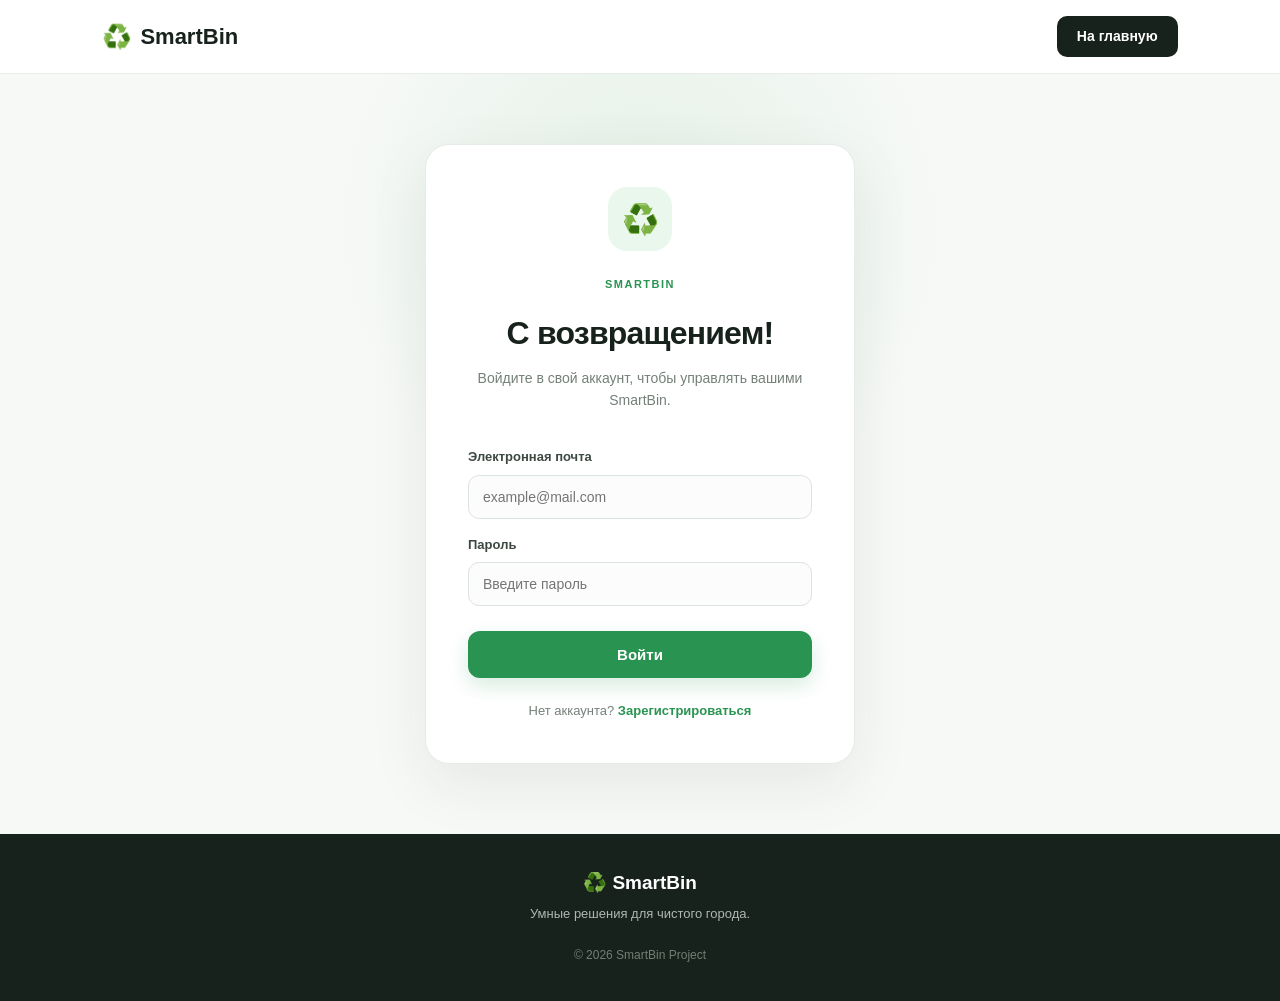
==== login.html @ fc26ec7d "Add files via upload" ====
<!DOCTYPE html>
<html lang="ru">

<head>
    <meta charset="UTF-8">
    <meta name="viewport" content="width=device-width, initial-scale=1.0">

    <title>Вход — SmartBin</title>

    <link rel="stylesheet" href="style.css">
</head>

<body>

    <header>

        <a href="index.html" class="logo">
            <span>♻️</span>
            SmartBin
        </a>

        <a href="index.html" class="login-btn">
            На главную
        </a>

    </header>


    <main class="login-page">

        <div class="login-card">

            <div class="login-icon">
                ♻️
            </div>

            <span class="section-label">
                SMARTBIN
            </span>

            <h1>
                С возвращением!
            </h1>

            <p class="login-description">
                Войдите в свой аккаунт, чтобы управлять
                вашими SmartBin.
            </p>


            <form id="loginForm">

                <label for="email">
                    Электронная почта
                </label>

                <input
                    type="email"
                    id="email"
                    placeholder="example@mail.com"
                    required
                >


                <label for="password">
                    Пароль
                </label>

                <input
                    type="password"
                    id="password"
                    placeholder="Введите пароль"
                    required
                >


                <button
                    type="submit"
                    class="main-btn login-submit">

                    Войти

                </button>

            </form>


            <p class="register-text">
                Нет аккаунта?
                <a href="register.html">
                    Зарегистрироваться
                </a>
            </p>

        </div>

    </main>


    <footer>

        <div class="footer-logo">
            ♻️ SmartBin
        </div>

        <p>
            Умные решения для чистого города.
        </p>

        <span>
            © 2026 SmartBin Project
        </span>

    </footer>


    <script>

        document
            .getElementById("loginForm")
            .addEventListener("submit", function(event) {

                event.preventDefault();

                alert(
                    "Функция входа будет подключена позже."
                );

            });

    </script>

</body>

</html>
---- style.css ----
* {
    margin: 0;
    padding: 0;
    box-sizing: border-box;
}

html {
    scroll-behavior: smooth;
}

body {
    font-family: Arial, Helvetica, sans-serif;
    background: #f7f9f7;
    color: #18221c;
    line-height: 1.5;
}


/* =========================
   HEADER
========================= */

header {
    height: 74px;

    display: flex;
    align-items: center;
    justify-content: space-between;

    padding: 0 8%;

    background: rgba(255, 255, 255, 0.94);

    border-bottom: 1px solid #e8ece9;

    position: sticky;
    top: 0;
    z-index: 100;

    backdrop-filter: blur(12px);
}

.logo {
    display: flex;
    align-items: center;
    gap: 8px;

    color: #18221c;

    text-decoration: none;

    font-size: 22px;
    font-weight: 700;
}

.logo span {
    font-size: 24px;
}

nav {
    display: flex;
    gap: 35px;
}

nav a {
    color: #59645d;

    text-decoration: none;

    font-size: 14px;
    font-weight: 500;

    transition: 0.2s;
}

nav a:hover {
    color: #299452;
}

.login-btn {
    color: white;

    background: #18221c;

    text-decoration: none;

    padding: 10px 20px;

    border-radius: 10px;

    font-size: 14px;
    font-weight: 600;

    transition: 0.2s;
}

.login-btn:hover {
    background: #299452;
}


/* =========================
   HERO
========================= */

.hero {
    min-height: 590px;

    display: flex;
    align-items: center;
    justify-content: space-between;

    gap: 80px;

    padding: 90px 10%;

    background:
        radial-gradient(
            circle at 85% 30%,
            rgba(73, 174, 101, 0.12),
            transparent 32%
        ),
        linear-gradient(
            135deg,
            #edf8ef,
            #ffffff
        );
}

.hero-text {
    max-width: 620px;
}

.small-label {
    display: inline-block;

    color: #2b9250;

    background: #e4f5e8;

    padding: 8px 13px;

    border-radius: 30px;

    font-size: 13px;
    font-weight: 600;

    margin-bottom: 22px;
}

.hero h1 {
    font-size: 62px;

    line-height: 1.02;

    letter-spacing: -2.5px;

    margin-bottom: 25px;
}

.hero h1 span {
    display: block;

    color: #299452;
}

.hero-text > p {
    max-width: 540px;

    color: #667069;

    font-size: 18px;

    line-height: 1.65;

    margin-bottom: 32px;
}


/* =========================
   BUTTON
========================= */

.main-btn {
    border: none;

    background: #299452;
    color: white;

    padding: 15px 23px;

    border-radius: 12px;

    font-size: 15px;
    font-weight: 600;

    cursor: pointer;

    box-shadow:
        0 8px 20px rgba(41, 148, 82, 0.18);

    transition: 0.25s;
}

.main-btn:hover {
    background: #217b43;

    transform: translateY(-3px);

    box-shadow:
        0 12px 25px rgba(41, 148, 82, 0.25);
}

.main-btn:active {
    transform: translateY(0);
}


/* =========================
   HERO CARD
========================= */

.hero-card {
    width: 350px;

    padding: 28px;

    background: white;

    border: 1px solid #e4ebe5;

    border-radius: 25px;

    box-shadow:
        0 25px 60px rgba(24, 34, 28, 0.09);

    transition: 0.3s;
}

.hero-card:hover {
    transform: translateY(-7px);
}

.card-top {
    display: flex;

    align-items: center;
    justify-content: space-between;

    margin-bottom: 18px;
}

.bin-icon {
    width: 60px;
    height: 60px;

    display: flex;
    align-items: center;
    justify-content: center;

    background: #eaf7ed;

    border-radius: 18px;

    font-size: 32px;
}

.online {
    display: flex;
    align-items: center;

    gap: 6px;

    color: #299452;

    font-size: 12px;
    font-weight: 600;
}

.online span {
    width: 7px;
    height: 7px;

    border-radius: 50%;

    background: #35aa60;

    box-shadow:
        0 0 0 4px #e3f5e8;
}

.hero-card h3 {
    font-size: 20px;

    margin-bottom: 4px;
}

.location {
    color: #7a847d;

    font-size: 13px;

    margin-bottom: 25px;
}

.fill-info {
    display: flex;
    justify-content: space-between;

    align-items: center;

    margin-bottom: 9px;

    color: #69736c;

    font-size: 13px;
}

.fill-info strong {
    color: #18221c;

    font-size: 17px;
}

.progress {
    width: 100%;
    height: 11px;

    background: #e8ede9;

    border-radius: 20px;

    overflow: hidden;
}

.progress-fill {
    height: 100%;

    background: #35a85d;

    border-radius: 20px;

    transition: width 0.6s ease;
}

.card-status {
    margin-top: 16px;

    padding: 11px;

    border-radius: 10px;

    background: #eff9f1;

    color: #2a8f4e;

    font-size: 13px;
    font-weight: 600;

    text-align: center;
}


/* =========================
   BIN SECTION
========================= */

.bins-section {
    padding: 90px 10%;
}

.section-label {
    display: inline-block;

    color: #299452;

    font-size: 11px;

    font-weight: 700;

    letter-spacing: 1.5px;

    margin-bottom: 8px;
}

.section-heading h2,
.about-heading h2 {
    font-size: 39px;

    letter-spacing: -1px;

    margin-bottom: 8px;
}

.section-heading p,
.about-heading > p {
    color: #748078;

    font-size: 15px;
}


/* =========================
   FILTERS
========================= */

.filters {
    display: flex;

    flex-wrap: wrap;

    gap: 9px;

    margin: 30px 0;
}

.filter {
    padding: 10px 16px;

    border: 1px solid #dce4de;

    background: white;

    color: #59645d;

    border-radius: 10px;

    font-size: 13px;

    cursor: pointer;

    transition: 0.2s;
}

.filter:hover {
    border-color: #299452;

    color: #299452;

    transform: translateY(-1px);
}

.filter.active {
    background: #18221c;

    color: white;

    border-color: #18221c;
}


/* =========================
   BIN CARDS
========================= */

.bins {
    display: grid;

    grid-template-columns:
        repeat(3, minmax(0, 1fr));

    gap: 20px;
}

.bin {
    background: white;

    padding: 24px;

    border: 1px solid #e5ebe7;

    border-radius: 18px;

    box-shadow:
        0 5px 20px rgba(24, 34, 28, 0.035);

    transition: 0.25s;

    animation: appear 0.4s ease;
}

.bin:hover {
    transform: translateY(-5px);

    border-color: #cfe2d4;

    box-shadow:
        0 12px 30px rgba(24, 34, 28, 0.08);
}

.bin h3 {
    font-size: 17px;

    margin-bottom: 9px;
}

.bin-location {
    color: #7a847d;

    font-size: 13px;

    margin-bottom: 19px;
}

.bin-progress {
    height: 9px;

    background: #e8ede9;

    border-radius: 20px;

    overflow: hidden;

    margin-bottom: 10px;
}

.bin-progress-fill {
    height: 100%;

    border-radius: 20px;
}

.bin p {
    font-size: 13px;

    color: #69736c;
}

.bin .status {
    margin-top: 8px;

    font-weight: 600;
}

.green {
    background: #35a85d;
}

.yellow {
    background: #e1aa27;
}

.red {
    background: #dc5555;
}


/* =========================
   ABOUT
========================= */

.about {
    padding: 90px 10%;

    background: white;
}

.about-heading {
    max-width: 620px;

    margin-bottom: 40px;
}

.about-heading > p {
    line-height: 1.65;

    margin-top: 10px;
}

.steps {
    display: grid;

    grid-template-columns:
        repeat(3, minmax(0, 1fr));

    gap: 20px;
}

.step {
    position: relative;

    padding: 30px;

    background: #f5f8f5;

    border: 1px solid #e7ece8;

    border-radius: 20px;

    transition: 0.25s;
}

.step:hover {
    transform: translateY(-5px);

    background: #eef8f0;
}

.step-number {
    position: absolute;

    right: 22px;
    top: 20px;

    color: #cbd9ce;

    font-size: 12px;
    font-weight: 700;
}

.step-icon {
    font-size: 34px;

    margin-bottom: 17px;
}

.step h3 {
    font-size: 19px;

    margin-bottom: 9px;
}

.step p {
    color: #69736c;

    font-size: 14px;

    line-height: 1.6;
}


/* =========================
   PROJECT BLOCK
========================= */

.project {
    padding: 45px 10%;

    background: #eaf6ed;
}

.project-content {
    max-width: 1100px;

    margin: auto;

    display: flex;
    align-items: center;

    gap: 20px;
}

.project-icon {
    width: 58px;
    height: 58px;

    display: flex;
    align-items: center;
    justify-content: center;

    background: white;

    border-radius: 17px;

    font-size: 28px;
}

.project h2 {
    font-size: 23px;

    margin-bottom: 2px;
}

.project p {
    color: #657168;

    font-size: 14px;
}


/* =========================
   FOOTER
========================= */

footer {
    padding: 35px 10%;

    background: #18221c;

    color: white;

    text-align: center;
}

.footer-logo {
    font-size: 19px;

    font-weight: 700;

    margin-bottom: 7px;
}

footer p {
    color: #aeb8b1;

    font-size: 13px;

    margin-bottom: 18px;
}

footer span {
    color: #737e77;

    font-size: 12px;
}


/* =========================
   ANIMATION
========================= */

@keyframes appear {

    from {
        opacity: 0;

        transform: translateY(8px);
    }

    to {
        opacity: 1;

        transform: translateY(0);
    }
}


/* =========================
   TABLET
========================= */

@media (max-width: 950px) {

    .hero {
        padding: 70px 7%;

        gap: 40px;
    }

    .hero h1 {
        font-size: 48px;
    }

    .bins-section,
    .about {
        padding-left: 7%;
        padding-right: 7%;
    }

    .bins {
        grid-template-columns: repeat(2, 1fr);
    }

    .steps {
        grid-template-columns: repeat(2, 1fr);
    }
}


/* =========================
   PHONE
========================= */

@media (max-width: 680px) {

    header {
        padding: 0 5%;
    }

    nav {
        display: none;
    }

    .login-btn {
        padding: 9px 15px;
    }


    .hero {
        min-height: auto;

        flex-direction: column;

        align-items: stretch;

        padding: 55px 6%;

        text-align: center;
    }

    .small-label {
        font-size: 11px;
    }

    .hero h1 {
        font-size: 42px;

        letter-spacing: -1.5px;
    }

    .hero-text > p {
        font-size: 16px;
    }

    .main-btn {
        width: 100%;
    }

    .hero-card {
        width: 100%;

        max-width: 360px;

        margin: 15px auto 0;

        text-align: left;
    }


    .bins-section,
    .about {
        padding: 60px 6%;
    }

    .section-heading h2,
    .about-heading h2 {
        font-size: 31px;
    }


    .filters {
        flex-direction: column;
    }

    .filter {
        width: 100%;
    }


    .bins {
        grid-template-columns: 1fr;
    }

    .steps {
        grid-template-columns: 1fr;
    }


    .project {
        padding: 35px 6%;
    }

    .project-content {
        align-items: flex-start;
    }
}
/* =========================
   LOGIN PAGE
========================= */

.login-page {
    min-height: calc(100vh - 74px - 150px);

    display: flex;
    align-items: center;
    justify-content: center;

    padding: 70px 20px;

    background:
        radial-gradient(
            circle at 50% 20%,
            rgba(73, 174, 101, 0.12),
            transparent 35%
        ),
        #f7f9f7;
}

.login-card {
    width: 100%;
    max-width: 430px;

    padding: 42px;

    background: white;

    border: 1px solid #e5ebe7;

    border-radius: 24px;

    box-shadow:
        0 20px 60px rgba(24, 34, 28, 0.08);

    text-align: center;
}

.login-icon {
    width: 64px;
    height: 64px;

    display: flex;
    align-items: center;
    justify-content: center;

    margin: 0 auto 20px;

    background: #eaf7ed;

    border-radius: 19px;

    font-size: 30px;
}

.login-card h1 {
    font-size: 32px;

    letter-spacing: -0.8px;

    margin: 8px 0 10px;
}

.login-description {
    color: #748078;

    font-size: 14px;

    line-height: 1.6;

    margin-bottom: 28px;
}

#loginForm {
    display: flex;

    flex-direction: column;

    text-align: left;

    gap: 8px;
}

#loginForm label {
    color: #3d4841;

    font-size: 13px;

    font-weight: 600;

    margin-top: 8px;
}

#loginForm input {
    width: 100%;

    padding: 13px 14px;

    border: 1px solid #dce4de;

    border-radius: 11px;

    background: #fbfcfb;

    color: #18221c;

    font-size: 14px;

    outline: none;

    transition: 0.2s;
}

#loginForm input:focus {
    border-color: #299452;

    background: white;

    box-shadow:
        0 0 0 3px rgba(41, 148, 82, 0.1);
}

.login-submit {
    width: 100%;

    margin-top: 17px;
}

.register-text {
    color: #748078;

    font-size: 13px;

    margin-top: 23px;
}

.register-text a {
    color: #299452;

    font-weight: 600;

    text-decoration: none;
}

.register-text a:hover {
    text-decoration: underline;
}


/* LOGIN PHONE */

@media (max-width: 680px) {

    .login-page {
        padding: 45px 6%;
    }

    .login-card {
        padding: 32px 24px;

        border-radius: 20px;
    }

    .login-card h1 {
        font-size: 28px;
    }

}
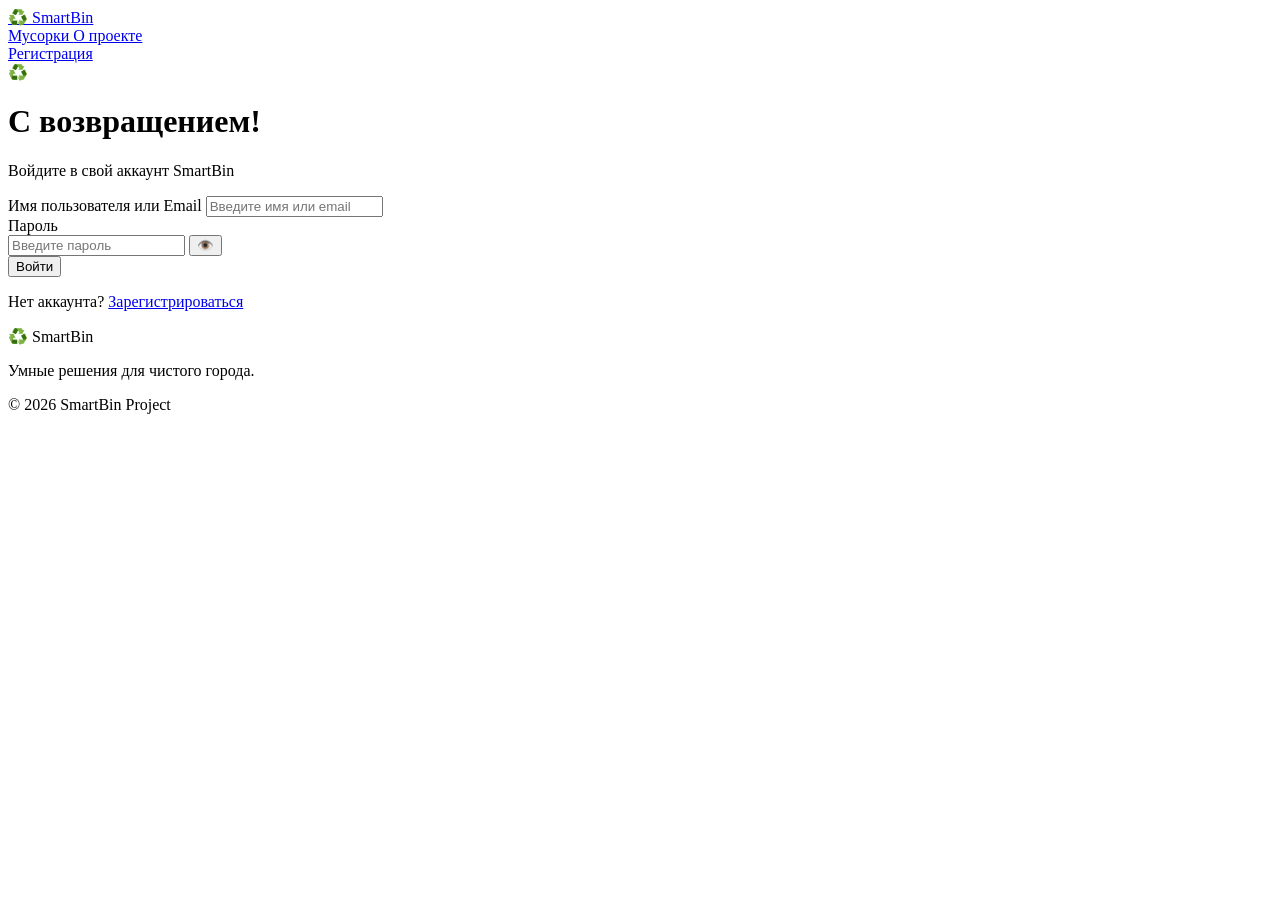
==== commit 87703628: "Update login.html" ====
--- a/login.html
+++ b/login.html
@@ -2,134 +2,165 @@
 <html lang="ru">
 
 <head>
+
     <meta charset="UTF-8">
-    <meta name="viewport" content="width=device-width, initial-scale=1.0">
+
+    <meta
+        name="viewport"
+        content="width=device-width, initial-scale=1.0">
 
     <title>Вход — SmartBin</title>
 
-    <link rel="stylesheet" href="style.css">
+    <link
+        rel="stylesheet"
+        href="login.css">
+
 </head>
 
 <body>
 
-    <header>
+<header class="header">
 
-        <a href="index.html" class="logo">
-            <span>♻️</span>
-            SmartBin
+    <a
+        href="index.html"
+        class="logo">
+
+        ♻️ SmartBin
+
+    </a>
+
+    <nav>
+
+        <a href="index.html">
+            Мусорки
         </a>
 
-        <a href="index.html" class="login-btn">
-            На главную
+        <a href="index.html#about">
+            О проекте
         </a>
 
-    </header>
+    </nav>
+
+    <a
+        href="register.html"
+        class="register-link">
+
+        Регистрация
+
+    </a>
+
+</header>
 
 
-    <main class="login-page">
+<main class="login-page">
 
-        <div class="login-card">
+    <div class="login-container">
 
-            <div class="login-icon">
-                ♻️
-            </div>
+        <div class="login-icon">
+            ♻️
+        </div>
 
-            <span class="section-label">
-                SMARTBIN
-            </span>
+        <h1>
+            С возвращением!
+        </h1>
 
-            <h1>
-                С возвращением!
-            </h1>
-
-            <p class="login-description">
-                Войдите в свой аккаунт, чтобы управлять
-                вашими SmartBin.
-            </p>
+        <p class="subtitle">
+            Войдите в свой аккаунт SmartBin
+        </p>
 
 
-            <form id="loginForm">
+        <form id="loginForm">
 
-                <label for="email">
-                    Электронная почта
+            <div class="form-group">
+
+                <label for="login">
+                    Имя пользователя или Email
                 </label>
 
                 <input
-                    type="email"
-                    id="email"
-                    placeholder="example@mail.com"
-                    required
-                >
+                    type="text"
+                    id="login"
+                    placeholder="Введите имя или email"
+                    autocomplete="username"
+                    required>
 
+            </div>
+
+
+            <div class="form-group">
 
                 <label for="password">
                     Пароль
                 </label>
 
-                <input
-                    type="password"
-                    id="password"
-                    placeholder="Введите пароль"
-                    required
-                >
+                <div class="password-wrapper">
+
+                    <input
+                        type="password"
+                        id="password"
+                        placeholder="Введите пароль"
+                        autocomplete="current-password"
+                        required>
+
+                    <button
+                        type="button"
+                        id="showPassword"
+                        class="show-password">
+
+                        👁️
+
+                    </button>
+
+                </div>
+
+            </div>
 
 
-                <button
-                    type="submit"
-                    class="main-btn login-submit">
+            <button
+                type="submit"
+                class="login-button">
 
-                    Войти
+                Войти
 
-                </button>
+            </button>
 
-            </form>
+        </form>
 
 
-            <p class="register-text">
-                Нет аккаунта?
-                <a href="register.html">
-                    Зарегистрироваться
-                </a>
-            </p>
+        <p class="register-text">
 
-        </div>
+            Нет аккаунта?
 
-    </main>
+            <a href="register.html">
+                Зарегистрироваться
+            </a>
+
+        </p>
+
+    </div>
+
+</main>
 
 
-    <footer>
+<footer>
 
-        <div class="footer-logo">
-            ♻️ SmartBin
-        </div>
+    <div class="footer-logo">
+        ♻️ SmartBin
+    </div>
 
-        <p>
-            Умные решения для чистого города.
-        </p>
+    <p>
+        Умные решения для чистого города.
+    </p>
 
-        <span>
-            © 2026 SmartBin Project
-        </span>
+    <span>
+        © 2026 SmartBin Project
+    </span>
 
-    </footer>
+</footer>
 
 
-    <script>
-
-        document
-            .getElementById("loginForm")
-            .addEventListener("submit", function(event) {
-
-                event.preventDefault();
-
-                alert(
-                    "Функция входа будет подключена позже."
-                );
-
-            });
-
-    </script>
+<script src="login.js"></script>
 
 </body>
 
-</html>+</html>
